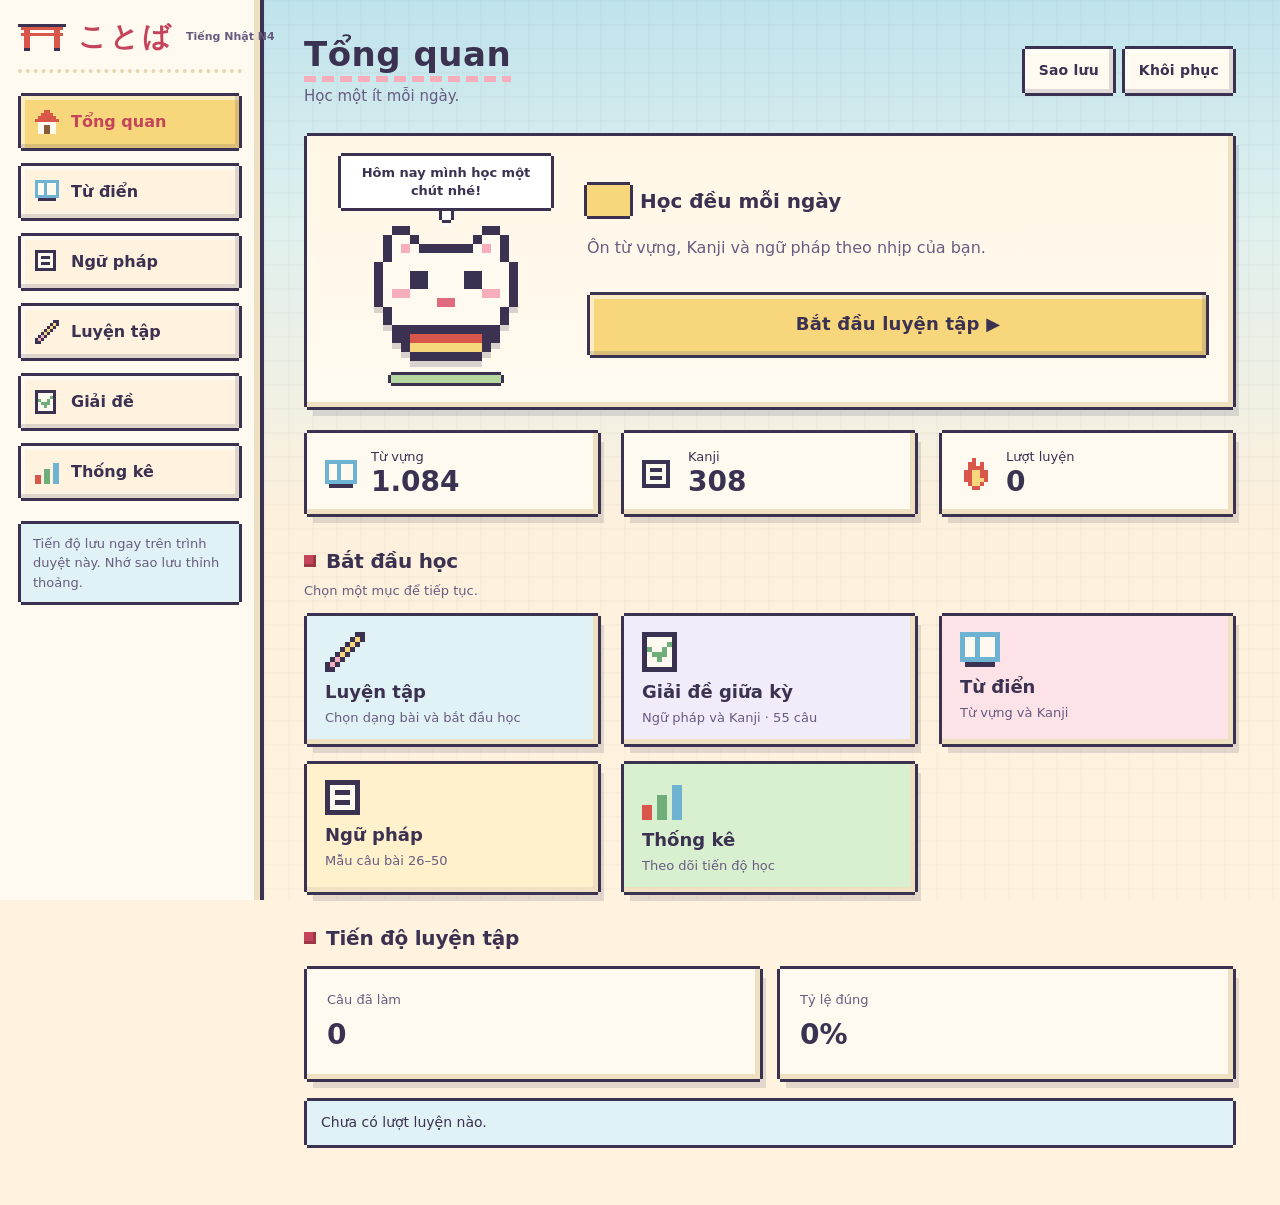
==== index.html @ bdcf6c79 "Polish pixel theme spacing and refresh cache" ====
<!doctype html>
<html lang="vi">
<head>
<meta charset="utf-8"><meta name="viewport" content="width=device-width,initial-scale=1,viewport-fit=cover">
<meta name="theme-color" content="#f4efe6"><meta name="description" content="Tự học tiếng Nhật N4: từ vựng, Kanji, ngữ pháp, luyện nghe và trắc nghiệm.">
<title>ことば — Học tiếng Nhật N4</title>
<link rel="stylesheet" href="./assets/styles.css?v=pixel-20261101b"></head>
<body><div class="app">
<aside class="side"><div class="brand"><b>ことば</b><small>Tiếng Nhật N4</small></div>
<nav class="nav" id="sideNav">
<button class="active" data-page="home">Tổng quan</button><button data-page="dictionary">Từ điển</button><button data-page="grammar">Ngữ pháp</button><button data-page="practice">Luyện tập</button><button data-page="exam">Giải đề</button><button data-page="stats">Thống kê</button>
</nav><p class="side-note">Tiến độ lưu ngay trên trình duyệt này. Nhớ sao lưu thỉnh thoảng.</p></aside>
<main class="main"><header class="top"><div><h1 id="pageTitle">Tổng quan</h1><p id="pageDesc">Học một ít mỗi ngày.</p></div><div class="top-actions"><button class="btn" id="exportBtn">Sao lưu</button><button class="btn" id="importBtn">Khôi phục</button><input id="importFile" type="file" accept="application/json" hidden></div></header>
<div id="pageMount"></div>









</main></div><nav class="mobile-nav" id="mobileNav"><button class="active" data-page="home">Tổng quan</button><button data-page="dictionary">Từ điển</button><button data-page="practice">Luyện tập</button><button data-page="exam">Giải đề</button></nav>

<div id="modalRoot"></div>
<script type="module" src="./assets/app.js?v=pixel-20261101b"></script></body></html>
---- assets/styles.css ----
:root{--bg:#f4efe6;--paper:#fbf8f2;--ink:#2b2622;--muted:#7a7066;--line:#d9d0c1;--accent:#a8402f;--accent-soft:#efe0d8;--green:#4b6b3a;--green-soft:#e3ead9;--red:#a8402f;--red-soft:#f3dcd6}
*{box-sizing:border-box}
body{margin:0;background:var(--bg);color:var(--ink);font:16px/1.6 "Noto Sans JP","Hiragino Sans","Yu Gothic","Segoe UI",system-ui,sans-serif}
button,input,select{font:inherit;color:inherit}button{cursor:pointer}
:focus-visible{outline:2px solid var(--accent);outline-offset:2px}
.app{min-height:100vh;display:grid;grid-template-columns:200px 1fr}
.side{border-right:1px solid var(--line);padding:24px 18px;position:sticky;top:0;height:100vh;display:flex;flex-direction:column;gap:22px;background:var(--bg)}
.brand b{display:block;font-size:22px;font-family:"Noto Serif JP","Yu Mincho",serif;letter-spacing:2px}
.brand small{color:var(--muted);font-size:12px}
.nav{display:grid;gap:2px}
.nav button{border:0;background:none;text-align:left;padding:8px 10px;border-left:3px solid transparent;color:var(--muted)}
.nav button:hover{color:var(--ink)}
.nav button.active{border-left-color:var(--accent);color:var(--ink);font-weight:700;background:var(--paper)}
.side-note{margin-top:auto;font-size:12px;color:var(--muted)}
.main{min-width:0;padding:28px clamp(16px,4vw,44px) 60px;max-width:1000px;width:100%}
.top{display:flex;justify-content:space-between;align-items:flex-start;gap:16px;margin-bottom:22px;padding-bottom:14px;border-bottom:1px solid var(--line)}
.top h1{font-size:26px;margin:0;font-family:"Noto Serif JP","Yu Mincho",serif;font-weight:700}
.top p{color:var(--muted);margin:2px 0 0;font-size:14px}
.top-actions{display:flex;gap:6px;flex-wrap:wrap}
.btn{border:1px solid var(--ink);background:transparent;padding:7px 14px;border-radius:3px}
.btn:hover{background:var(--paper)}
.btn.primary{background:var(--ink);color:var(--bg)}
.btn.primary:hover{background:#443c35}
.btn.soft{border-color:var(--line);background:var(--paper)}
.btn.small{padding:3px 10px;font-size:13px}
.btn:disabled{opacity:.4;cursor:not-allowed}
.page{display:none}.page.active{display:block}
.card{background:var(--paper);border:1px solid var(--line);padding:18px;min-width:0}
.grid{display:grid;gap:14px}
.stats-grid{grid-template-columns:repeat(4,1fr);margin:16px 0}
.stat small{color:var(--muted);display:block;font-size:13px}
.stat strong{display:block;font-size:28px;font-family:"Noto Serif JP",serif;font-weight:600}
.section-head{display:flex;justify-content:space-between;align-items:flex-end;gap:12px;margin:22px 0 10px}
.section-head h2{font-size:18px;margin:0}.section-head p{font-size:13px;color:var(--muted);margin:2px 0 0}
.quick-grid{grid-template-columns:repeat(2,1fr)}
.quick{text-align:left;border:1px solid var(--line);background:var(--paper);padding:14px 16px}
.quick:hover{border-color:var(--ink)}
.quick b{display:block}.quick small{color:var(--muted);font-size:13px}
.toolbar{display:flex;gap:8px;flex-wrap:wrap;margin:12px 0}
.field{border:1px solid var(--line);background:var(--paper);padding:7px 10px;border-radius:3px;min-width:0}
.field.search{flex:1;min-width:180px}
.list{display:grid;gap:0;border-top:1px solid var(--line)}
.item{display:flex;align-items:center;gap:12px;padding:11px 4px;border-bottom:1px solid var(--line)}
.item-main{min-width:0;flex:1}
.item-main b{font-size:17px}.item-main p{margin:2px 0 0}
.meta{font-size:13px;color:var(--muted)}
.empty{padding:24px;text-align:center;color:var(--muted);border:1px dashed var(--line)}
.pill{font-size:13px;color:var(--muted);border:1px solid var(--line);padding:1px 8px;border-radius:2px}
.progress{height:4px;background:var(--line)}.progress>i{display:block;height:100%;background:var(--accent)}
.center{text-align:center}
.quiz-box{max-width:680px;margin:14px auto}
.quiz-prompt{font-size:clamp(22px,5vw,34px);font-weight:600;text-align:center;padding:30px 10px;font-family:"Noto Serif JP","Yu Mincho",serif}
.options{display:grid;grid-template-columns:1fr 1fr;gap:8px}
.option{padding:12px 14px;border:1px solid var(--line);background:var(--bg);text-align:left;border-radius:3px}
.option:hover:not(:disabled){border-color:var(--ink)}
.option.correct{border-color:var(--green);background:var(--green-soft)}
.option.wrong{border-color:var(--red);background:var(--red-soft)}
.feedback{padding:12px 14px;border-left:3px solid var(--accent);background:var(--bg);margin-top:12px}
.grammar-toolbar{display:grid;grid-template-columns:minmax(0,1fr) 180px;gap:10px;margin:12px 0 4px}
.grammar-count{margin:5px 0 14px}
.grammar-lesson{margin:16px 0 26px}
.grammar-lesson-title{display:flex;align-items:center;gap:10px;margin:0 0 10px;font-size:18px}
.grammar-lesson-title span{color:var(--muted);font-size:12px;font-weight:500}
.grammar-lesson-cards{display:grid;gap:12px}
.grammar-card{padding:18px 20px;margin:0}
.grammar-card h3{margin:2px 0 14px;font-size:20px}
.grammar-card-meta{display:flex;gap:9px;color:var(--muted);font-size:11px;font-weight:700;letter-spacing:.06em}
.grammar-card-meta span{border-left:1px solid var(--line);padding-left:9px}
.grammar-main-idea{padding:11px 14px;border-left:3px solid var(--accent);background:var(--paper);border-radius:0 10px 10px 0}
.grammar-main-idea b{font-size:12px;color:var(--accent)}
.grammar-main-idea p{margin:3px 0 0}
.grammar-block{margin-top:14px}
.grammar-block h4{font-size:13px;margin:0 0 7px;color:var(--muted)}
.grammar-patterns{display:grid;gap:6px}
.grammar-pattern{padding:8px 11px;border-radius:8px;background:var(--bg);color:var(--accent);font-size:16px}
.grammar-usage{margin:0;padding-left:21px}
.grammar-usage li+li{margin-top:5px}
.grammar-examples{display:grid;gap:7px}
.grammar-example{padding:10px 12px;border-radius:9px;background:var(--paper)}
.grammar-example .jp{font-size:17px;line-height:1.8}
.grammar-translation{color:var(--muted);font-size:13px;margin-top:2px}
.grammar-details{margin-top:13px;padding-top:10px;border-top:1px solid var(--line);font-size:13px}
.grammar-details summary{cursor:pointer;color:var(--muted)}
.grammar-details ul{padding-left:20px}
.sr-only{position:absolute;width:1px;height:1px;padding:0;margin:-1px;overflow:hidden;clip:rect(0,0,0,0);white-space:nowrap;border:0}
@media(max-width:680px){.grammar-toolbar{grid-template-columns:1fr}.grammar-card{padding:15px}.grammar-card h3{font-size:18px}.grammar-pattern{font-size:15px}}
.notice{padding:10px 14px;border-left:3px solid var(--muted);background:var(--paper);color:var(--muted);font-size:14px;margin:12px 0}
.two{grid-template-columns:1.2fr .8fr}
.bar-row{display:grid;grid-template-columns:60px 1fr 40px;gap:10px;align-items:center;margin:10px 0;font-size:13px}
.bar{height:6px;background:var(--line)}.bar i{display:block;height:100%;background:var(--accent)}
.timer{font-variant-numeric:tabular-nums;color:var(--muted)}
.hidden{display:none!important}.multi-checks{border:1px solid var(--line);background:var(--bg);padding:8px;display:grid;grid-template-columns:repeat(2,minmax(0,1fr));gap:6px;margin-top:6pxmax-height:none;overflow:visible;}.multi-checks label{display:flex;align-items:center;gap:6px;font-size:13px;padding:3px}.multi-checks .check-actions{grid-column:1/-1;display:flex;gap:8px;flex-wrap:wrap;border-bottom:1px solid var(--line);padding-bottom:6px;margin-bottom:2px}.dict-pick{width:18px;height:18px;accent-color:var(--accent);flex:none}@media(max-width:680px){.multi-checks{grid-template-columns:1fr 1fr}}
.mobile-nav{display:none}
/* flashcard overlay */
.overlay{position:fixed;inset:0;z-index:50;background:var(--bg);display:flex;flex-direction:column;align-items:center;padding:20px 16px;overflow:auto}
.overlay-head{width:100%;max-width:560px;display:flex;justify-content:space-between;align-items:center;margin-bottom:12px}
.flash{width:100%;max-width:560px;min-height:300px;flex:0 0 auto;display:grid;place-items:center;text-align:center;padding:26px;cursor:pointer;border:1px solid var(--ink);background:var(--paper);box-shadow:5px 5px 0 var(--line)}
.flash .big{font-size:clamp(40px,10vw,64px);line-height:1.3;font-family:"Noto Serif JP","Yu Mincho",serif}
.flash .meaning{font-size:20px;margin-top:14px}
.flash-actions{display:flex;justify-content:center;gap:8px;flex-wrap:wrap;margin-top:18px}
.flash-wrap{max-width:560px;margin:14px auto}
.modal-bg{position:fixed;inset:0;background:rgba(43,38,34,.45);z-index:100;display:grid;place-items:center;padding:16px}
.modal{background:var(--paper);border:1px solid var(--ink);padding:20px;max-width:380px;width:100%}
.modal p{margin:0 0 16px}.modal .row{display:flex;gap:8px;justify-content:flex-end}
.toast{position:fixed;left:50%;bottom:28px;transform:translateX(-50%);background:var(--ink);color:var(--bg);padding:9px 16px;z-index:120;max-width:90vw;font-size:14px}
@media(max-width:860px){.stats-grid{grid-template-columns:repeat(2,1fr)}}
@media(max-width:680px){.app{display:block}.side{display:none}.main{padding:18px 14px 84px}.top{flex-direction:column}.options{grid-template-columns:1fr}.two{grid-template-columns:1fr}.quick-grid{grid-template-columns:1fr}
.mobile-nav{position:fixed;bottom:0;left:0;right:0;z-index:10;background:var(--bg);border-top:1px solid var(--line);display:flex;justify-content:space-around;padding:6px 2px calc(6px + env(safe-area-inset-bottom))}
.mobile-nav button{border:0;background:none;color:var(--muted);font-size:13px;padding:6px 8px}.mobile-nav button.active{color:var(--accent);font-weight:700}}
.bar-row{gap:10px}.bar-row span{min-width:72px}.bar-row b{min-width:34px;text-align:right}.stat strong{font-variant-numeric:tabular-nums}#quizRetryWrong{margin:6px 4px}\n.multi-checks{max-height:none!important;overflow:visible!important;scrollbar-width:none}.multi-checks::-webkit-scrollbar{display:none}\n
/* Exam mode */
.exam-hero{background:linear-gradient(135deg,var(--paper),var(--accent-soft));border:1px solid var(--line);padding:20px;margin:14px 0}
.exam-hero h2{margin:0 0 6px}.exam-meta{display:flex;gap:8px;flex-wrap:wrap;margin:10px 0}
.exam-section-tag{display:inline-block;border:1px solid var(--line);padding:3px 9px;border-radius:999px;font-size:12px;color:var(--muted)}
.exam-question{padding:18px;margin:12px 0}.exam-question h3{font-size:16px;margin:0 0 8px;color:var(--muted)}
.exam-question .exam-prompt{font-size:20px;white-space:pre-line;margin:12px 0 18px;line-height:1.8}
.exam-question .options{grid-template-columns:1fr 1fr}
.exam-question .option{min-height:48px}
.exam-question .option:focus-visible{outline-offset:2px}
.exam-progress-head{display:flex;justify-content:space-between;gap:12px;align-items:center;flex-wrap:wrap}
.exam-result-score{font-size:clamp(30px,6vw,44px);font-family:"Noto Serif JP",serif;color:var(--accent)}
.exam-review-row{padding:12px 0;border-bottom:1px solid var(--line)}
.exam-review-row .correct-answer{color:var(--green)}
@media(max-width:680px){.exam-question .options{grid-template-columns:1fr}.exam-question{padding:14px}.exam-question .exam-prompt{font-size:18px}.exam-hero{padding:16px}}

.quiz-select-panel{border:1px solid var(--line);border-radius:12px;background:var(--surface);padding:14px;margin:12px 0}
.quiz-select-head{margin-bottom:12px}.quiz-select-head p{margin:5px 0 0}
.quiz-choice-group{border-top:1px solid var(--line);padding-top:12px;margin-top:10px}
.quiz-group-head{display:flex;align-items:center;justify-content:space-between;gap:10px;margin-bottom:8px}
.multi-checks{display:flex;flex-wrap:wrap;gap:7px}
.multi-checks label{display:flex;align-items:center;gap:7px;border:1px solid var(--line);border-radius:10px;padding:9px 11px;background:var(--bg);cursor:pointer;min-width:88px}
.multi-checks label:has(input:checked){background:var(--soft);border-color:var(--accent)}
.multi-checks input{accent-color:var(--accent);width:16px;height:16px}
.quiz-choice-group .meta{margin:7px 0 0}

/* Minimal, responsive refresh */
:root{--bg:#f7f8fa;--paper:#fff;--ink:#17212b;--muted:#596675;--line:#d8dee6;--accent:#315f9f;--accent-soft:#e8f0fb;--green:#28633d;--green-soft:#e6f4ea;--red:#a13636;--red-soft:#fbeaea;--surface:#fff;--soft:#edf3fb}
body{line-height:1.65;-webkit-text-size-adjust:100%}
.app{grid-template-columns:248px minmax(0,1fr)}
.side{padding:28px 20px;background:#fff}
.brand b{letter-spacing:1px}
.nav{gap:5px}.nav button{min-height:46px;padding:10px 14px;border-left:0;border-radius:10px}.nav button.active{background:#edf3fb;color:var(--accent)}
.main{max-width:1160px;padding-top:32px}
.top{align-items:center;padding-bottom:20px;margin-bottom:28px}.top h1{font-family:inherit;font-size:clamp(24px,3vw,32px);letter-spacing:-.02em}.top p{font-size:15px}
.btn,.field{min-height:44px;border-radius:10px;padding:9px 14px}.btn{border-color:var(--line);background:#fff;font-weight:600;transition:background-color .15s,border-color .15s,transform .15s}.btn:hover:not(:disabled){background:#f1f5f9;border-color:#9aa9ba}.btn.primary{background:var(--accent);border-color:var(--accent);color:#fff}.btn.primary:hover:not(:disabled){background:#244b80}.btn.soft{background:var(--accent-soft);border-color:transparent}.btn.small{min-height:40px;padding:7px 12px}
.card{border-color:var(--line);border-radius:14px;padding:20px;box-shadow:0 2px 8px rgba(20,35,50,.035)}
.quick{border-radius:12px;padding:18px;min-height:92px;background:#fff}.quick:hover{border-color:var(--accent);background:#f8fbff}
.stat strong{font-family:inherit;color:var(--ink)}.section-head{margin-top:28px}.section-head h2{font-size:20px;letter-spacing:-.01em}
.field{background:#fff}.field:focus-visible,.btn:focus-visible,.quick:focus-visible,.option:focus-visible,.nav button:focus-visible,.mobile-nav button:focus-visible{outline:3px solid #6c9ce0;outline-offset:2px}
.item{padding:14px 8px}.option{min-height:52px;border-radius:10px;background:#fff;padding:14px 16px}.option:hover:not(:disabled){border-color:var(--accent);background:#f8fbff}
.quiz-prompt{padding:32px 12px}.exam-hero{border-radius:16px;background:linear-gradient(135deg,#fff,#f0f5fc);padding:26px}.exam-section-tag,.pill{border-radius:999px;padding:4px 10px}.exam-question{border-radius:14px}.exam-question .exam-prompt{line-height:1.9}
.progress,.bar{border-radius:999px;overflow:hidden}.progress{height:7px}.progress>i{border-radius:inherit}
.notice,.feedback{border-radius:0 10px 10px 0}
.toolbar{gap:10px}.toolbar .search{min-height:48px}
.mobile-nav{gap:4px;padding:8px 8px calc(8px + env(safe-area-inset-bottom));background:rgba(255,255,255,.97);backdrop-filter:blur(12px);box-shadow:0 -4px 18px rgba(20,35,50,.08)}
.mobile-nav button{flex:1;min-height:48px;border-radius:10px;font-weight:600}.mobile-nav button.active{background:var(--accent-soft);color:var(--accent)}
@media(max-width:860px){.app{grid-template-columns:210px minmax(0,1fr)}.side{padding:22px 14px}.main{padding-left:24px;padding-right:24px}}
@media(max-width:680px){.app{display:block}.main{padding:16px 16px calc(100px + env(safe-area-inset-bottom))}.top{gap:14px;margin-bottom:22px;padding-bottom:16px}.top-actions{width:100%}.top-actions .btn{flex:1}.stats-grid{gap:10px}.stat.card{padding:14px}.stat strong{font-size:25px}.section-head{margin:24px 0 12px;align-items:flex-start}.card{padding:16px}.quick-grid{grid-template-columns:1fr}.quick{min-height:76px}.toolbar{align-items:stretch}.toolbar .field,.toolbar select{flex:1 1 140px}.field.search{min-width:100%}.options{grid-template-columns:1fr}.quiz-box{margin:10px auto}.quiz-prompt{padding:24px 8px}.quiz-select-panel{padding:12px;border-radius:12px}.quiz-group-head{align-items:flex-start;flex-direction:column}.multi-checks{gap:6px}.multi-checks label{min-width:0;flex:1 1 100px;padding:10px}.exam-hero{padding:18px}.exam-meta{gap:6px}.exam-question{padding:14px}.bar-row{grid-template-columns:58px minmax(40px,1fr) 36px}.mobile-nav{left:0;right:0}}
@media(max-width:380px){.main{padding-left:12px;padding-right:12px}.mobile-nav button{font-size:12px;padding-left:3px;padding-right:3px}.stats-grid{gap:8px}.stat.card{padding:12px}.stat strong{font-size:22px}}
@media(prefers-reduced-motion:reduce){*,*::before,*::after{scroll-behavior:auto!important;transition:none!important}}

.activity-picker{display:grid;grid-template-columns:repeat(2,minmax(0,1fr));gap:9px;margin-top:8px}
.activity-choice{min-height:66px;padding:10px 13px;text-align:left;border:1px solid var(--line);border-radius:12px;background:var(--paper);display:flex;flex-direction:column;justify-content:center;gap:2px;transition:background .15s,border-color .15s}
.activity-choice b{font-size:14px}.activity-choice small{color:var(--muted);font-size:12px;line-height:1.4}
.activity-choice:hover{border-color:var(--accent)}.activity-choice[aria-pressed="true"]{background:var(--accent-soft);border-color:var(--accent);color:var(--accent);box-shadow:inset 0 0 0 1px var(--accent)}
.activity-choice:focus-visible{outline:3px solid #6c9ce0;outline-offset:2px}
body.exam-focus .main{width:100%;max-width:1160px;margin:0;padding:20px clamp(16px,4vw,44px) 40px}
body.exam-focus #page-exam{display:block}
body.exam-focus #page-exam .exam-hero,body.exam-focus #examSetup{display:none!important}
body.exam-focus .exam-progress-head{position:sticky;top:0;z-index:8;background:var(--paper);box-shadow:0 4px 16px rgba(20,35,50,.08)}
body.exam-focus .exam-question{margin-top:16px;min-height:55vh;padding:clamp(18px,4vw,36px)}
body.exam-focus .exam-prompt{font-size:clamp(22px,4vw,30px);margin:24px 0}
@media(max-width:680px){.activity-picker{grid-template-columns:1fr}.activity-choice{min-height:58px}body.exam-focus .main{padding:10px 12px 100px}body.exam-focus .exam-question{min-height:60vh}body.exam-focus .exam-progress-head{padding:12px}}

.practice-step{padding:18px 0;border-bottom:1px solid var(--line)}
.practice-step-last{border-bottom:0;padding-bottom:0}
.practice-step-title{display:flex;align-items:center;gap:12px;margin-bottom:14px}
.practice-step-title>span{display:grid;place-items:center;flex:0 0 32px;height:32px;border-radius:50%;background:var(--accent-soft);color:var(--accent);font-weight:800}
.practice-step-title b,.practice-step-title small{display:block}
.practice-step-title small{margin-top:3px;color:var(--muted);font-size:12px}
.practice-content-choice{margin-top:16px}
.quiz-availability{display:flex;flex-direction:column;gap:4px;margin:14px 0;padding:12px 14px;border:1px solid var(--line);border-radius:12px;background:var(--paper)}
.quiz-availability b{color:var(--accent);font-size:16px}
.quiz-availability span{color:var(--muted);font-size:13px}
#quizStart:disabled{opacity:.55;cursor:not-allowed}
.activity-picker{grid-template-columns:repeat(4,minmax(0,1fr));gap:8px}
.activity-choice{min-height:58px;padding:9px 10px;text-align:center;align-items:center}
.setting-button-group{display:flex;flex-wrap:wrap;gap:7px;margin-top:8px}
.setting-choice{flex:1 1 auto;min-width:82px;min-height:44px;padding:8px 12px;border:1px solid var(--line);border-radius:10px;background:var(--paper);font-weight:600}
.setting-choice:hover{border-color:var(--accent);background:#f8fbff}
.setting-choice[aria-pressed="true"]{background:var(--accent-soft);border-color:var(--accent);color:var(--accent);box-shadow:inset 0 0 0 1px var(--accent)}
.setting-choice:focus-visible{outline:3px solid #6c9ce0;outline-offset:2px}
.count-button-group .setting-choice{min-width:54px}
@media(max-width:900px){.activity-picker{grid-template-columns:repeat(2,minmax(0,1fr))}}
@media(max-width:680px){#quizSetup>.grid.two{grid-template-columns:1fr}.activity-picker{grid-template-columns:repeat(2,minmax(0,1fr))}.activity-choice{min-height:60px}.setting-button-group{gap:6px}.setting-choice{min-width:60px;padding:8px 9px}}

/* Details that were present in the reference layout but absent from the split pages. */
.brand{display:grid;grid-template-columns:36px minmax(0,1fr);grid-template-rows:auto auto;align-items:center;column-gap:10px}
.brand>.spr{grid-column:1;grid-row:1/3}
.brand b{grid-column:2;grid-row:1;white-space:nowrap;font-family:var(--font);font-size:26px;letter-spacing:2px;color:var(--accent)}
.brand small{grid-column:2;grid-row:2;white-space:nowrap;font-weight:700;font-size:11px}
.nav button .spr{width:24px;height:24px}
.mobile-nav button .spr{width:24px;height:24px}
.quick .spr{display:block;margin-bottom:8px}
.rank-line{display:flex;align-items:center;gap:10px;margin-bottom:10px}
.rank-line .lv{background:var(--sun);padding:3px 9px;font-weight:800;box-shadow:var(--pxb)}
.hero-body>p{color:var(--muted)}
.today{padding:12px 14px;background:var(--sky-soft);box-shadow:var(--pxb);font-weight:600}

/* ===== KOTOBA · PIXEL JAPAN THEME (8-bit, chữ KHÔNG pixel hóa) ===== */
:root{
  --ink:#3b3150;--bg:#fff3e0;--paper:#fffaf0;--surface:#fffaf0;--shade:#efe0c2;
  --line:#e6d6b6;--muted:#675c80;
  --accent:#c4455b;--accent-soft:#fde2e7;
  --pink:#f6aebd;--pink-d:#ec8aa0;--sky:#a9d8e6;--sky-soft:#e1f2f6;--soft:#e1f2f6;
  --matcha:#b4d8a0;--sun:#f8d67c;--sun-d:#e9b94e;
  --green:#2b7a47;--green-soft:#d8f0d0;--red:#b3324a;--red-soft:#fcdadf;
  --font:"M PLUS Rounded 1c","Hiragino Maru Gothic ProN","Noto Sans JP","Hiragino Sans","Yu Gothic","Be Vietnam Pro","Segoe UI",system-ui,sans-serif;
  --bevel:inset -4px -4px 0 0 rgba(59,49,80,.16),inset 4px 4px 0 0 rgba(255,255,255,.55);
  --pxb:-3px 0 0 0 var(--ink),3px 0 0 0 var(--ink),0 -3px 0 0 var(--ink),0 3px 0 0 var(--ink);
}
html{background:var(--bg);-webkit-tap-highlight-color:transparent}
body{font-family:var(--font);font-size:16px;line-height:1.7;color:var(--ink);background:transparent;touch-action:manipulation;text-rendering:optimizeLegibility;-webkit-font-smoothing:antialiased}
button,input,select{font-family:var(--font)}
.jp,.quiz-prompt,.flash .big,.exam-prompt{font-family:var(--font)!important}
body::before{content:"";position:fixed;inset:0;z-index:-2;background:
  linear-gradient(180deg,#bfe3ec 0,#dff0ee 220px,#fdf0dc 520px,var(--bg) 100%)}
body::after{content:"";position:fixed;inset:0;z-index:-1;pointer-events:none;opacity:.5;
  background-image:linear-gradient(rgba(59,49,80,.05) 2px,transparent 2px),linear-gradient(90deg,rgba(59,49,80,.05) 2px,transparent 2px);background-size:24px 24px}
.app{position:relative;z-index:1;grid-template-columns:260px minmax(0,1fr)}

/* ---------- Mây & cánh hoa anh đào ---------- */
.cloud{position:fixed;z-index:-1;pointer-events:none;--u:8px;width:var(--u);height:var(--u);background:#fff;opacity:.9;
  box-shadow:calc(var(--u)*1) 0 #fff,calc(var(--u)*2) 0 #fff,calc(var(--u)*3) 0 #fff,calc(var(--u)*4) 0 #fff,calc(var(--u)*5) 0 #fff,
  calc(var(--u)*-1) 0 #fff,calc(var(--u)*1) calc(var(--u)*-1) #fff,calc(var(--u)*2) calc(var(--u)*-1) #fff,calc(var(--u)*3) calc(var(--u)*-1) #fff,
  calc(var(--u)*2) calc(var(--u)*-2) #fff,calc(var(--u)*1) calc(var(--u)) #dcecf0,calc(var(--u)*3) calc(var(--u)) #dcecf0;
  animation:drift 90s linear infinite}
.cloud.c2{--u:6px;top:150px!important;animation-duration:130s;animation-delay:-50s;opacity:.7}
.cloud.c3{--u:10px;top:70px!important;animation-duration:170s;animation-delay:-110s;opacity:.8}
@keyframes drift{from{transform:translateX(-160px)}to{transform:translateX(calc(100vw + 160px))}}
.petal{position:fixed;top:-24px;z-index:0;pointer-events:none;width:10px;height:10px;background:var(--pink);
  box-shadow:inset -3px -3px 0 var(--pink-d),inset 3px 3px 0 #fcd3dc;animation:fall linear infinite}
@keyframes fall{0%{transform:translate3d(0,-24px,0) rotate(0)}100%{transform:translate3d(var(--dx,60px),calc(100vh + 30px),0) rotate(540deg)}}

/* ---------- Sprite ---------- */
.spr{display:inline-block;line-height:0;flex:none}
.spr svg{display:block;image-rendering:pixelated}
.eye{transform-box:fill-box;transform-origin:center;animation:blink 4.5s steps(1) infinite}
@keyframes blink{0%,93%{transform:scaleY(1)}94%,97%{transform:scaleY(.12)}98%,100%{transform:scaleY(1)}}

/* ---------- Khung pixel dùng chung ---------- */
.card,.hero,.tile,.menu-tile,.exam-hero,.quiz-select-panel,.modal,.flash,.notice,.exam-question,.empty{
  border:0!important;border-radius:0!important;margin-left:3px;margin-right:3px;
  box-shadow:var(--pxb),inset -5px -5px 0 0 var(--shade),6px 9px 0 0 rgba(59,49,80,.14)!important}
.card{background:var(--paper);padding:20px}
.card.quiz-box{margin:18px auto}
.notice{background:var(--sun);color:var(--ink);border-left:0}
.empty{background:var(--paper);color:var(--muted);box-shadow:var(--pxb),inset -5px -5px 0 0 var(--shade)!important}

/* ---------- Nút ---------- */
.btn,.quick,.option,.activity-choice,.setting-choice,.multi-checks label,.field,.mobile-nav button,.nav button{
  -webkit-appearance:none;appearance:none;border:0;border-radius:0}
.btn{min-height:48px;padding:10px 18px;background:var(--paper);color:var(--ink);font-weight:800;letter-spacing:.2px;margin:3px;
  box-shadow:var(--pxb),var(--bevel);transition:transform .08s steps(2),background .1s;user-select:none}
.btn:hover:not(:disabled){background:#fff;transform:translateY(-2px)}
.btn:active:not(:disabled){transform:translateY(3px);box-shadow:var(--pxb),inset 4px 4px 0 0 rgba(59,49,80,.18)}
.btn.primary{background:var(--pink);color:var(--ink)}
.btn.primary:hover:not(:disabled){background:#f9bfcb;color:var(--ink)}
.btn.soft{background:var(--sky-soft)}
.btn.small{min-height:44px;min-width:64px;padding:6px 14px;font-size:14px}
.btn:disabled{opacity:.45;box-shadow:var(--pxb);background:var(--shade)}
.btn.big{min-height:60px;font-size:18px;padding:14px 22px;width:100%;background:var(--sun)}
.btn.big:hover:not(:disabled){background:#fbe19a}
.btn.big .arrow{display:inline-block;animation:nudge .8s steps(2) infinite}
@keyframes nudge{50%{transform:translateX(5px)}}
[data-speak]::before{content:"♪ "}
:focus-visible{outline:4px solid #5aa2cc!important;outline-offset:3px!important}

/* ---------- Ô nhập, chọn ---------- */
.field{min-height:48px;padding:10px 14px;font-size:16px;background:#fff;color:var(--ink);margin:3px;box-shadow:var(--pxb),inset 4px 4px 0 0 rgba(59,49,80,.08)}
.field.search{min-width:160px}
select.field{padding-right:42px;background-repeat:no-repeat;background-position:right 14px center;background-size:16px 8px;
  background-image:url("data:image/svg+xml,%3Csvg xmlns='http://www.w3.org/2000/svg' viewBox='0 0 8 4' shape-rendering='crispEdges'%3E%3Cpath fill='%233b3150' d='M0 0h8v1H0zM1 1h6v1H1zM2 2h4v1H2zM3 3h2v1H3z'/%3E%3C/svg%3E")}
input[type=checkbox]{-webkit-appearance:none;appearance:none;flex:none;width:24px!important;height:24px!important;margin:0;background:#fff;box-shadow:var(--pxb);cursor:pointer;background-repeat:no-repeat;background-position:center;background-size:18px 18px}
input[type=checkbox]:checked{background-color:var(--pink);
  background-image:url("data:image/svg+xml,%3Csvg xmlns='http://www.w3.org/2000/svg' viewBox='0 0 7 7' shape-rendering='crispEdges'%3E%3Cpath fill='%233b3150' d='M0 3h1v1H0zM1 4h1v1H1zM2 5h1v1H2zM3 4h1v1H3zM4 3h1v1H4zM5 2h1v1H5zM6 1h1v1H6zM1 3h1v1H1zM2 4h1v1H2z'/%3E%3C/svg%3E")}

/* ---------- Thanh bên (desktop) ---------- */
.side{background:var(--paper);border-right:0;padding:22px 18px;box-shadow:4px 0 0 0 var(--ink),inset -6px 0 0 0 var(--shade);gap:20px}
.brand{display:flex;align-items:center;gap:12px;padding-bottom:16px;border-bottom:4px dotted var(--line)}
.brand b{font-family:var(--font);font-size:28px;letter-spacing:3px;font-weight:800;line-height:1.1;color:var(--accent)}
.brand small{color:var(--muted);font-weight:700}
.nav{gap:12px}
.nav button{display:flex;align-items:center;gap:12px;width:100%;min-height:52px;padding:8px 14px;margin:3px;width:calc(100% - 6px);background:var(--bg);color:var(--ink);font-weight:700;font-size:16px;text-align:left;
  box-shadow:var(--pxb),var(--bevel);transition:transform .08s steps(2)}
.nav button:hover{background:#fff;transform:translateX(4px)}
.nav button.active{background:var(--sun);font-weight:800;border-left:0}
.nav button.active .spr{animation:hop .6s steps(4) infinite}
.side-note{font-size:13px;line-height:1.5;padding:10px 12px;background:var(--sky-soft);box-shadow:var(--pxb);margin:3px}

/* ---------- Tiêu đề trang ---------- */
.main{max-width:1100px}
.top{border-bottom:0;padding-bottom:0;margin-bottom:26px;align-items:center}
.top h1{font-family:var(--font);font-weight:800;font-size:clamp(26px,3.4vw,34px);letter-spacing:.5px;display:inline-block;position:relative;padding-bottom:6px;line-height:1.3}
.top h1::after{content:"";position:absolute;left:0;right:0;bottom:0;height:6px;background:repeating-linear-gradient(90deg,var(--pink) 0 12px,transparent 12px 18px)}
.top p{color:var(--muted);font-weight:500}
.top-actions .btn{min-height:44px;font-size:14px;padding:6px 14px}
.page.active{animation:pageIn .45s steps(6,end)}
@keyframes pageIn{from{opacity:0;transform:translateY(14px)}to{opacity:1;transform:none}}
.section-head{margin:30px 0 14px}
.section-head h2{font-size:20px;font-weight:800;display:flex;align-items:center;gap:10px}
.section-head h2::before{content:"";width:12px;height:12px;background:var(--accent);box-shadow:inset -3px -3px 0 rgba(0,0,0,.2);flex:none}
.section-head p,.meta,.stat small{color:var(--muted);font-weight:500}

/* ---------- TRANG TỔNG QUAN ---------- */
.hero{display:grid;grid-template-columns:auto 1fr;gap:26px;align-items:center;padding:24px;background:linear-gradient(180deg,#fff7e6,var(--paper));overflow:visible}
.hero-mascot{position:relative;display:flex;flex-direction:column;align-items:center;gap:14px;min-width:230px;padding-top:66px}
.hero-mascot .mascot{animation:bob 1s steps(2,end) infinite;filter:drop-shadow(0 6px 0 rgba(59,49,80,.2))}
@keyframes bob{0%{transform:translateY(0)}50%{transform:translateY(-7px)}}
.bubble{position:absolute;top:-4px;left:50%;transform:translateX(-50%);width:max-content;max-width:210px;background:#fff;padding:8px 12px;font-size:13px;font-weight:700;line-height:1.4;text-align:center;box-shadow:var(--pxb);animation:bubble 2.4s steps(2) infinite}
.bubble::after{content:"";position:absolute;left:calc(50% - 4px);bottom:-12px;width:9px;height:9px;background:#fff;box-shadow:3px 0 0 var(--ink),-3px 0 0 var(--ink),0 3px 0 var(--ink),0 6px 0 -0px #fff}
@keyframes bubble{50%{transform:translateX(-50%) translateY(-3px)}}
.ground{width:110px;height:8px;background:var(--matcha);box-shadow:var(--pxb)}
.rank-line{display:flex;align-items:center;gap:10px;flex-wrap:wrap;margin-bottom:8px}
.lv{background:var(--ink);color:var(--sun);font-weight:800;padding:2px 10px;font-size:15px;letter-spacing:1px;box-shadow:inset -3px -3px 0 rgba(255,255,255,.14)}
.rank-line b{font-size:20px;font-weight:800}
.meter-label{display:flex;justify-content:space-between;font-size:13px;font-weight:700;color:var(--muted);margin:10px 0 4px}
.meter-label b{color:var(--ink)}
.hero .btn.big{margin:18px 3px 4px;width:calc(100% - 6px)}

/* Thanh tiến độ (đoạn pixel) */
.meter,.progress,.bar{position:relative;height:20px;background:repeating-linear-gradient(90deg,#fff 0 10px,#f0e6cf 10px 12px);box-shadow:var(--pxb);margin:3px;border-radius:0!important;overflow:hidden}
.progress{height:18px}.bar{height:14px}
.meter>i,.progress>i,.bar>i{display:block;height:100%;border-radius:0!important;transition:width .6s steps(10,end);
  background:linear-gradient(45deg,rgba(255,255,255,.35) 25%,transparent 25% 50%,rgba(255,255,255,.35) 50% 75%,transparent 75%) 0 0/16px 16px,var(--pink-d);animation:stripes .8s steps(4) infinite}
.meter.goal>i{background-color:var(--matcha)}
.meter.xp>i{background-color:var(--sun-d)}
.progress>i{background-color:var(--sky);background-image:linear-gradient(45deg,rgba(255,255,255,.4) 25%,transparent 25% 50%,rgba(255,255,255,.4) 50% 75%,transparent 75%)}
@keyframes stripes{to{background-position:16px 0,0 0}}

.tiles{display:grid;grid-template-columns:repeat(3,minmax(0,1fr));gap:20px;margin:26px 0 0}
.tile{display:flex;align-items:center;gap:14px;padding:16px 18px;background:var(--paper);animation:pop .5s steps(5,end) both}
.tile:nth-child(2){animation-delay:.08s}.tile:nth-child(3){animation-delay:.16s}
.tile small{display:block;font-size:13px;line-height:1.2}
.tile strong{display:block;font-size:28px;line-height:1.2;font-weight:800;font-variant-numeric:tabular-nums}
.glyph{width:32px;height:32px;display:grid;place-items:center;background:var(--accent-soft);box-shadow:var(--pxb);color:var(--accent);font-size:20px;font-weight:800;line-height:1;flex:none}
@keyframes pop{0%{transform:scale(.8);opacity:0}70%{transform:scale(1.05);opacity:1}100%{transform:none}}

.menu{display:grid;grid-template-columns:repeat(3,minmax(0,1fr));gap:20px}
.menu-tile{display:flex;flex-direction:column;align-items:flex-start;gap:6px;min-height:118px;padding:16px 18px;text-align:left;background:var(--paper);color:var(--ink);cursor:pointer;
  transition:transform .08s steps(2);animation:pop .5s steps(5,end) both}
.menu-tile:nth-child(1){animation-delay:.05s;background:var(--sky-soft)}
.menu-tile:nth-child(2){animation-delay:.1s;background:#f1ecfa}
.menu-tile:nth-child(3){animation-delay:.15s;background:var(--accent-soft)}
.menu-tile:nth-child(4){animation-delay:.2s;background:#fff1cc}
.menu-tile:nth-child(5){animation-delay:.25s;background:var(--green-soft)}
.menu-tile:nth-child(6){animation-delay:.3s}
.menu-tile:hover{transform:translateY(-4px)}
.menu-tile:active{transform:translateY(3px)}
.menu-tile b{font-size:18px;font-weight:800;line-height:1.3}
.menu-tile small{font-size:13px;color:var(--muted);font-weight:500;line-height:1.4}
.menu-tile .spr{margin-bottom:2px}
.menu-tile:hover .spr{animation:hop .5s steps(4)}
@keyframes hop{0%,100%{transform:translateY(0)}40%{transform:translateY(-8px)}}
.today{display:flex;align-items:center;gap:10px;padding:10px 14px;margin:22px 3px 0;background:var(--sky-soft);box-shadow:var(--pxb);font-size:14px;font-weight:500}

/* ---------- Danh sách từ điển / ngữ pháp ---------- */
.list{border-top:4px dotted var(--line)}
.item{padding:14px 6px;border-bottom:4px dotted var(--line);transition:background .1s}
.item:hover{background:rgba(248,214,124,.22)}
.item-main b{font-size:18px;font-weight:800}
.pill,.exam-section-tag,.tag-added{border:0!important;border-radius:0!important;background:var(--sun);color:var(--ink);font-weight:800;padding:2px 10px!important;box-shadow:var(--pxb);margin:3px}
.grammar-card h3{font-size:19px;font-weight:800}
.grammar-card .formula{background:var(--sky-soft);padding:10px 14px;margin:8px 3px;color:var(--accent);font-weight:700;box-shadow:var(--pxb)}
.gtable{border-collapse:separate;border-spacing:0}
.gtable th,.gtable td{border:0;border-bottom:3px dotted var(--line);padding:8px 10px}
.gtable th{background:var(--sun);color:var(--ink)}
.grammar-example{padding:8px 0;border-bottom:3px dotted var(--line)}
details{background:var(--bg);padding:10px 14px;box-shadow:var(--pxb);margin:12px 3px}
summary{cursor:pointer;font-weight:700;min-height:32px}

/* ---------- Luyện tập ---------- */
.quiz-select-panel{background:var(--paper);padding:16px}
.quiz-choice-group{border-top:4px dotted var(--line)}
.activity-picker{gap:14px;margin-top:10px}
.activity-choice{min-height:68px;padding:10px 12px;margin:3px;background:#fff;color:var(--ink);box-shadow:var(--pxb),var(--bevel);transition:transform .08s steps(2)}
.activity-choice b{font-weight:800;font-size:15px}
.activity-choice small{color:var(--muted)}
.activity-choice:hover{transform:translateY(-3px);border:0}
.activity-choice[aria-pressed=true],.setting-choice[aria-pressed=true]{background:var(--pink);color:var(--ink);box-shadow:var(--pxb),var(--bevel);border:0}
.activity-choice[aria-pressed=true] small{color:var(--ink)}
.setting-button-group{gap:12px}
.setting-choice{min-height:48px;margin:3px;background:#fff;font-weight:800;box-shadow:var(--pxb),var(--bevel);transition:transform .08s steps(2)}
.setting-choice:hover{background:#fff;border:0;transform:translateY(-2px)}
.multi-checks{gap:12px;background:transparent!important;border:0!important;padding:4px!important}
.multi-checks label{min-height:48px;margin:3px;padding:8px 12px;border-radius:0;background:#fff;box-shadow:var(--pxb);font-weight:700}
.multi-checks label:has(input:checked){background:var(--pink-soft,#fde2e7);border:0}
.quiz-prompt{font-weight:800;padding:26px 12px;background:var(--sky-soft);margin:16px 3px;box-shadow:var(--pxb);line-height:1.5}
.options{gap:16px}
.option{min-height:60px;padding:12px 16px;margin:3px;background:#fff;color:var(--ink);font-size:17px;font-weight:700;box-shadow:var(--pxb),var(--bevel);transition:transform .08s steps(2);text-align:left}
.option:hover:not(:disabled){background:#fff8e1;transform:translateY(-3px);border:0}
.option:active:not(:disabled){transform:translateY(3px)}
.option b{color:var(--accent)}
.option.correct{background:var(--matcha);border:0;animation:hop .45s steps(4)}
.option.correct::after{content:"　◎";font-weight:800}
.option.wrong{background:var(--red-soft);border:0;animation:shake .4s steps(4)}
.option.wrong::after{content:"　✕";font-weight:800;color:var(--red)}
.option:disabled{opacity:1;cursor:default}
@keyframes shake{25%{transform:translateX(-6px)}75%{transform:translateX(6px)}}
.feedback{background:var(--sky-soft);border-left:0;border-radius:0!important;margin:18px 3px 8px;padding:14px 16px;box-shadow:var(--pxb)}
.feedback:not(.hidden){animation:pop .4s steps(4,end)}
#orderAnswer{border:0!important;border-radius:0!important;background:#fff;box-shadow:var(--pxb),inset 4px 4px 0 rgba(59,49,80,.08);margin:3px 3px 18px!important;gap:12px!important}
#orderTiles{gap:12px!important}
.timer{font-weight:800;color:var(--ink);background:var(--sun);padding:2px 10px;box-shadow:var(--pxb);margin:3px}
.timer.warn{background:var(--red-soft);color:var(--red);animation:shake .6s steps(4) infinite}
.exam-result-score,#quizScore{font-family:var(--font)!important;font-weight:800;color:var(--accent);animation:pop .6s steps(6,end)}

/* ---------- Giải đề ---------- */
.exam-hero{background:linear-gradient(180deg,#fff7e6,var(--paper));padding:22px}
.exam-hero h2{font-size:24px;font-weight:800}
.exam-question{padding:20px}
.exam-question .exam-prompt{font-weight:700;line-height:1.9}
.exam-question .option{min-height:56px}
body.exam-focus .exam-progress-head{background:var(--paper);box-shadow:var(--pxb),0 8px 0 rgba(59,49,80,.12)!important;border:0}
.exam-review-row{border-bottom:4px dotted var(--line)}
.exam-review-row .correct-answer{color:var(--green);font-weight:800}
.bar-row{align-items:center}

/* ---------- Thẻ ghi nhớ, hộp thoại, toast ---------- */
.overlay{background:var(--bg)}
.flash{background:var(--paper);border:0}
.modal-bg{background:rgba(59,49,80,.55)}
.modal{padding:22px;background:var(--paper);animation:pop .35s steps(4,end)}
.modal .row{gap:12px;flex-wrap:wrap}
.toast{background:var(--ink)!important;color:#fff!important;border:0;border-radius:0;padding:12px 18px;font-weight:700;box-shadow:0 0 0 3px var(--pink),6px 8px 0 rgba(0,0,0,.25);animation:toastIn .35s steps(5,end);bottom:calc(96px + env(safe-area-inset-bottom))}
@keyframes toastIn{from{transform:translate(-50%,30px);opacity:0}to{transform:translate(-50%,0);opacity:1}}

/* ---------- Điều hướng dưới (điện thoại) ---------- */
@media(max-width:680px){
  .app{display:block}
  .main{padding:16px 14px calc(112px + env(safe-area-inset-bottom))}
  .top{flex-direction:column;align-items:stretch;gap:12px;margin-bottom:20px}
  .top-actions{display:grid;grid-template-columns:1fr 1fr;gap:10px;width:100%}
  .top-actions .btn{width:calc(100% - 6px);flex:none}
  .hero{grid-template-columns:1fr;padding:18px 16px;gap:8px}
  .hero-mascot{flex-direction:row;justify-content:center;align-items:flex-end;padding-top:56px;gap:16px}
  .bubble{left:50%;transform:translateX(-50%);max-width:88%;animation-name:bubbleM}
  @keyframes bubbleM{50%{transform:translateX(-50%) translateY(-3px)}}
  .bubble::after{left:calc(50% - 4px)}
  .ground{display:none}
  .tiles{grid-template-columns:1fr 1fr;gap:16px}
  .tiles .tile:last-child{grid-column:1/-1}
  .tile{padding:12px 12px;gap:10px}.tile strong{font-size:24px}
  .menu{grid-template-columns:1fr 1fr;gap:16px}
  .menu-tile{min-height:112px;padding:14px 12px}
  .menu-tile b{font-size:16px}
  .options,.exam-question .options{grid-template-columns:1fr;gap:14px}
  .option{min-height:62px;font-size:18px}
  .activity-picker{grid-template-columns:1fr 1fr;gap:12px}
  .activity-choice{min-height:68px}
  .btn{min-height:52px}
  .btn.small{min-height:48px;min-width:72px}
  .toolbar>.btn,.toolbar>.setting-choice{flex:1 1 140px}
  .field.search,select.field{flex:1 1 100%}
  .item{flex-wrap:nowrap;align-items:center;gap:10px}
  .card{padding:16px}
  .mobile-nav{display:grid;grid-template-columns:repeat(5,1fr);gap:6px;padding:12px 8px calc(10px + env(safe-area-inset-bottom));background:var(--paper);
    border-top:0;box-shadow:0 -4px 0 0 var(--ink),0 -8px 0 0 rgba(59,49,80,.1);backdrop-filter:none;z-index:60}
  .mobile-nav button{display:flex;flex-direction:column;align-items:center;justify-content:center;gap:3px;min-height:60px;padding:6px 0;margin:0;font-size:11.5px;letter-spacing:-.2px;white-space:nowrap;font-weight:800;color:var(--ink);background:var(--bg);box-shadow:var(--pxb),var(--bevel);transition:transform .08s steps(2);flex:none}
  .mobile-nav button:active{transform:translateY(3px)}
  .mobile-nav button.active{background:var(--sun);color:var(--ink)}
  .mobile-nav button.active .spr{animation:hop .6s steps(4) infinite}
  .mobile-nav .spr svg{width:26px;height:26px}
  .petal:nth-child(n+7){display:none}
  body.exam-focus .main{padding:10px 12px calc(112px + env(safe-area-inset-bottom))}
}
@media(min-width:681px) and (max-width:1000px){
  .app{grid-template-columns:220px minmax(0,1fr)}
  .tiles,.menu{grid-template-columns:repeat(2,minmax(0,1fr))}
  .tiles .tile:last-child{grid-column:1/-1}
}
@media(max-width:380px){
  .mobile-nav button{font-size:11px}
  .menu-tile small{display:none}
  .menu-tile{min-height:96px}
}
@media(prefers-reduced-motion:reduce){
  *,*::before,*::after{animation:none!important;transition:none!important}
  .petal,.cloud{display:none}
}
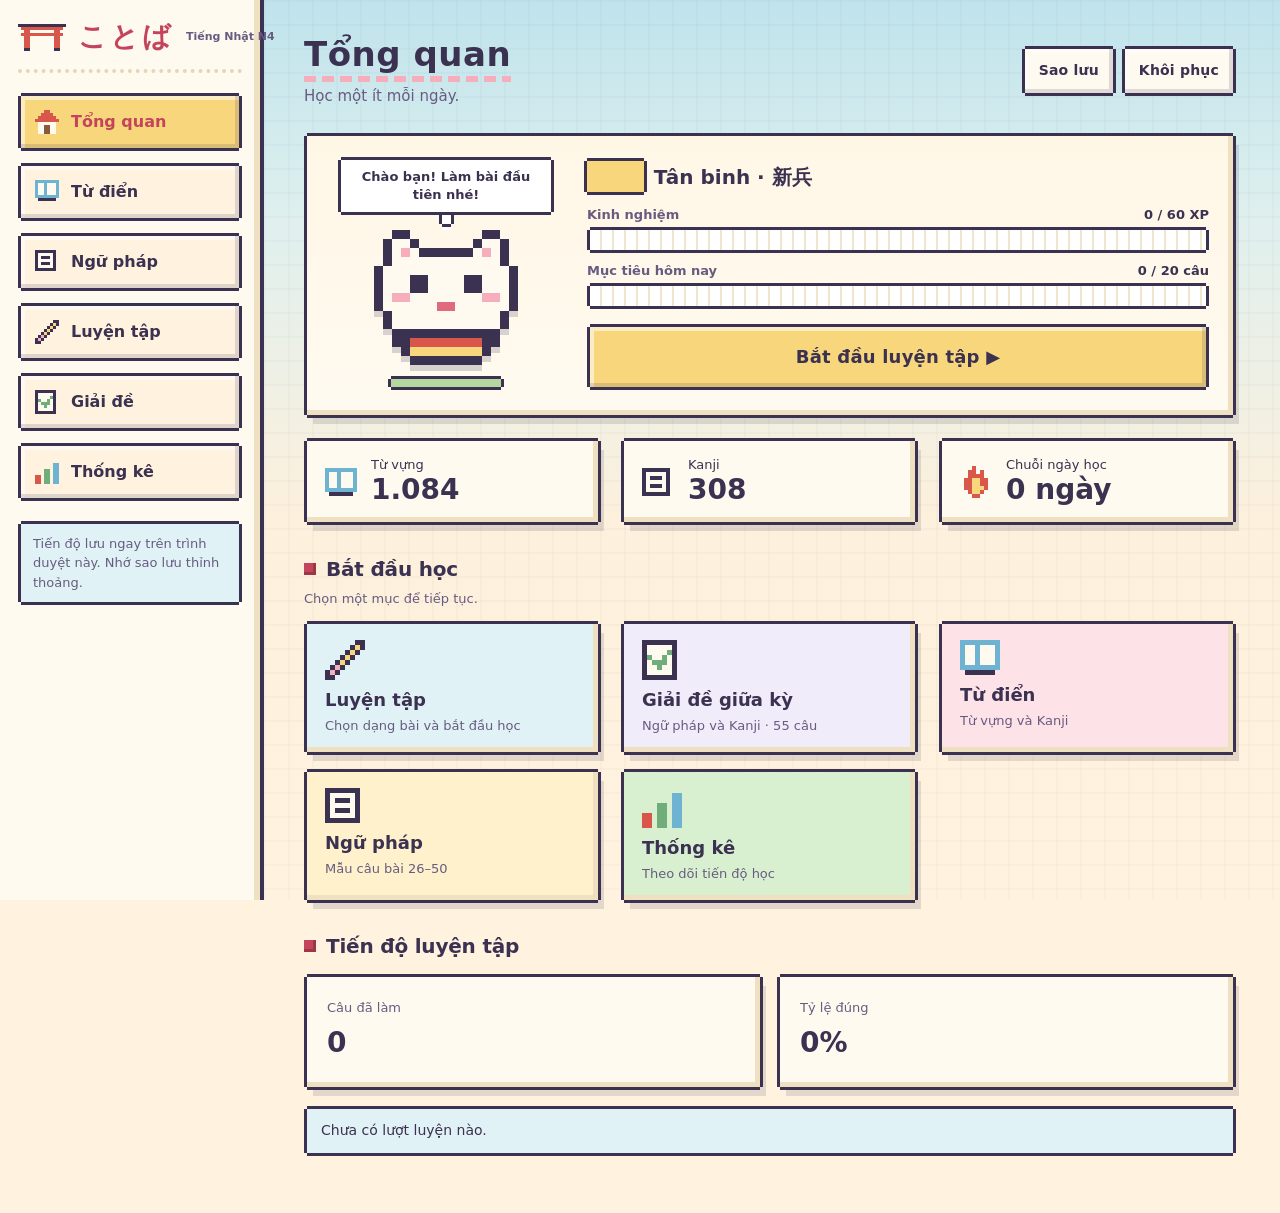
==== commit ebcb0e56: "Restore dashboard level and daily goal progress" ====
--- a/index.html
+++ b/index.html
@@ -4,7 +4,7 @@
 <meta charset="utf-8"><meta name="viewport" content="width=device-width,initial-scale=1,viewport-fit=cover">
 <meta name="theme-color" content="#f4efe6"><meta name="description" content="Tự học tiếng Nhật N4: từ vựng, Kanji, ngữ pháp, luyện nghe và trắc nghiệm.">
 <title>ことば — Học tiếng Nhật N4</title>
-<link rel="stylesheet" href="./assets/styles.css?v=pixel-20261101b"></head>
+<link rel="stylesheet" href="./assets/styles.css?v=pixel-20261101c"></head>
 <body><div class="app">
 <aside class="side"><div class="brand"><b>ことば</b><small>Tiếng Nhật N4</small></div>
 <nav class="nav" id="sideNav">
@@ -24,5 +24,5 @@
 </main></div><nav class="mobile-nav" id="mobileNav"><button class="active" data-page="home">Tổng quan</button><button data-page="dictionary">Từ điển</button><button data-page="practice">Luyện tập</button><button data-page="exam">Giải đề</button></nav>
 
 <div id="modalRoot"></div>
-<script type="module" src="./assets/app.js?v=pixel-20261101b"></script></body></html>
+<script type="module" src="./assets/app.js?v=pixel-20261101c"></script></body></html>
 
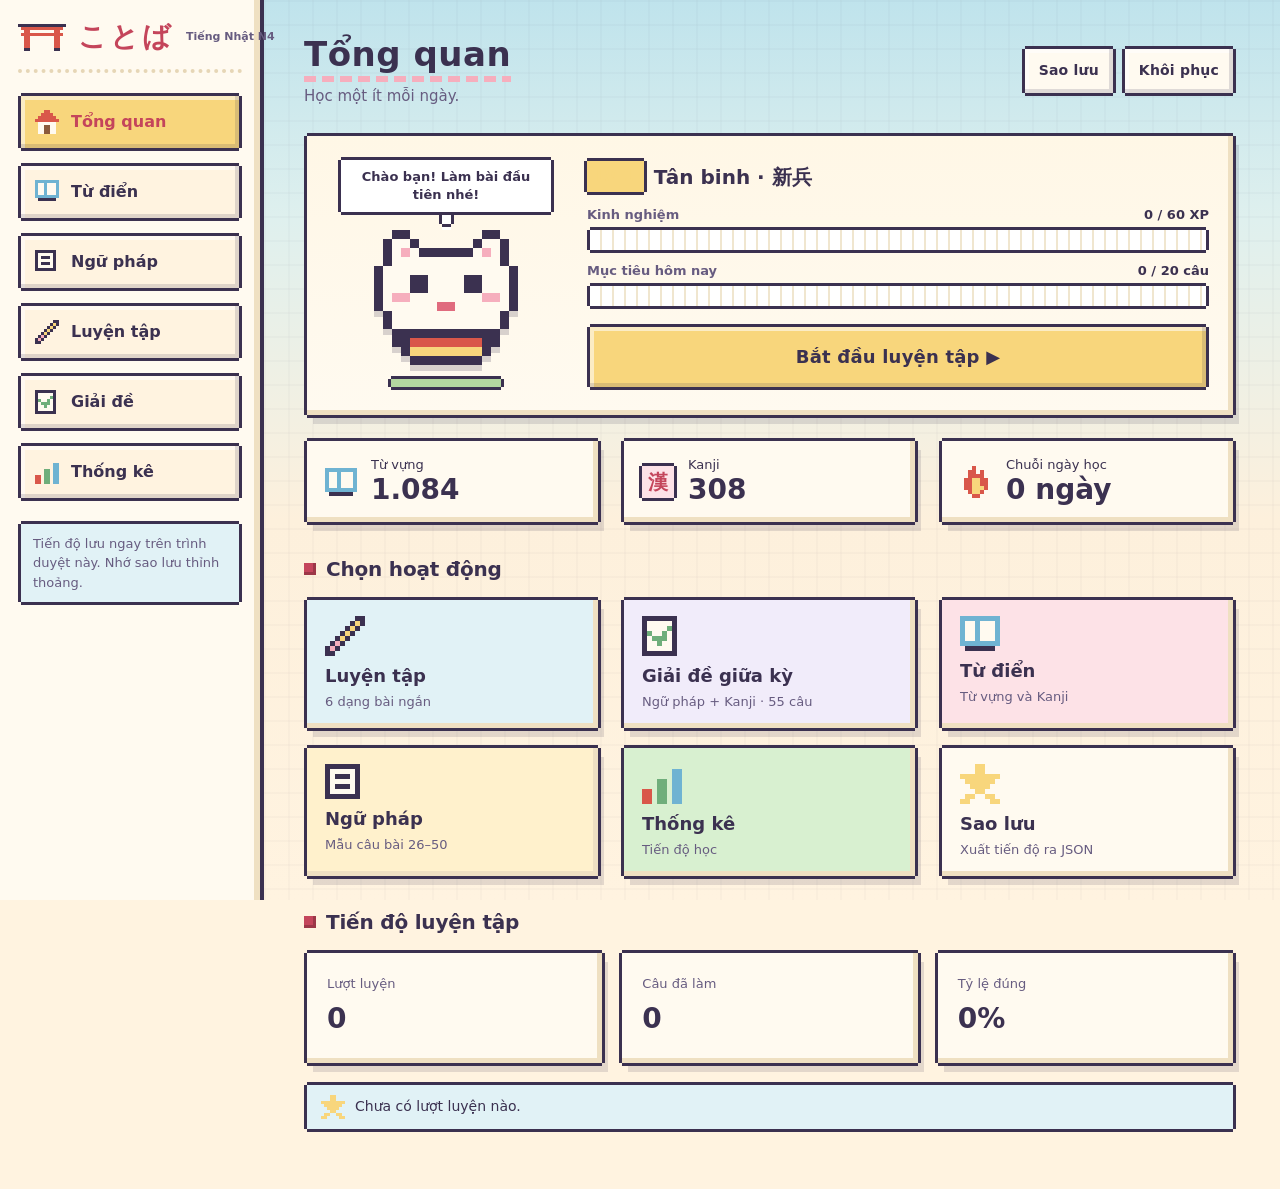
==== commit 7788397e: "Refresh app page cache" ====
--- a/index.html
+++ b/index.html
@@ -4,7 +4,7 @@
 <meta charset="utf-8"><meta name="viewport" content="width=device-width,initial-scale=1,viewport-fit=cover">
 <meta name="theme-color" content="#f4efe6"><meta name="description" content="Tự học tiếng Nhật N4: từ vựng, Kanji, ngữ pháp, luyện nghe và trắc nghiệm.">
 <title>ことば — Học tiếng Nhật N4</title>
-<link rel="stylesheet" href="./assets/styles.css?v=pixel-20261101c"></head>
+<link rel="stylesheet" href="./assets/styles.css?v=pixel-20261102b"></head>
 <body><div class="app">
 <aside class="side"><div class="brand"><b>ことば</b><small>Tiếng Nhật N4</small></div>
 <nav class="nav" id="sideNav">
@@ -24,5 +24,5 @@
 </main></div><nav class="mobile-nav" id="mobileNav"><button class="active" data-page="home">Tổng quan</button><button data-page="dictionary">Từ điển</button><button data-page="practice">Luyện tập</button><button data-page="exam">Giải đề</button></nav>
 
 <div id="modalRoot"></div>
-<script type="module" src="./assets/app.js?v=pixel-20261101c"></script></body></html>
+<script type="module" src="./assets/app.js?v=pixel-20261102b"></script></body></html>
 
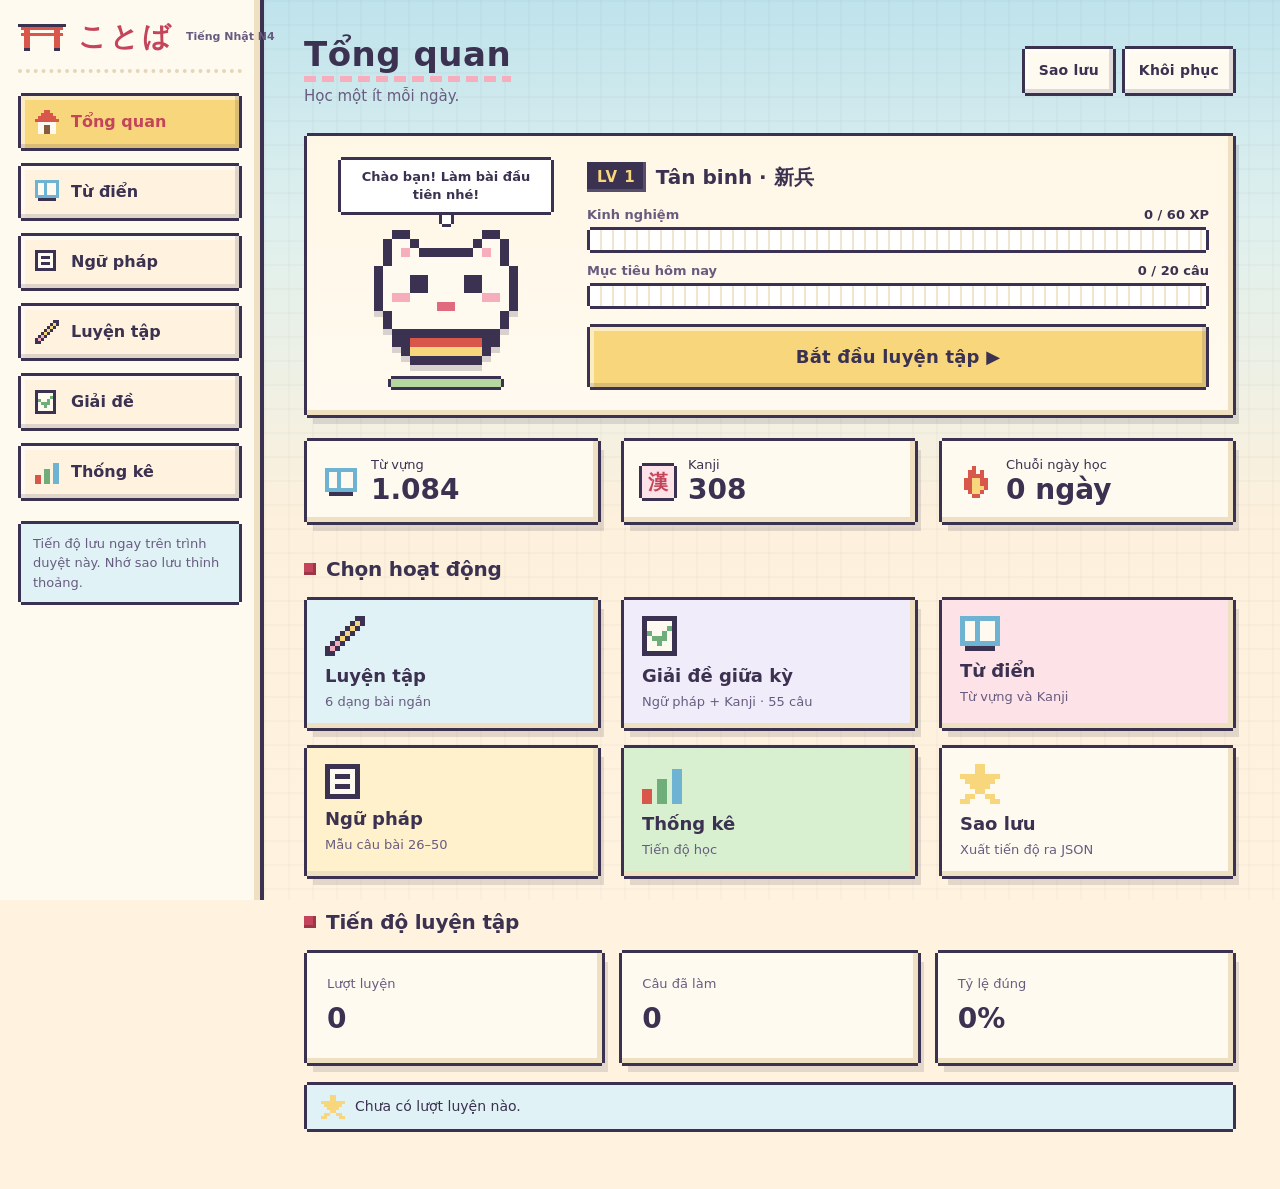
==== commit 9cd72ee4: "Refresh app cache after grammar update" ====
--- a/index.html
+++ b/index.html
@@ -4,7 +4,7 @@
 <meta charset="utf-8"><meta name="viewport" content="width=device-width,initial-scale=1,viewport-fit=cover">
 <meta name="theme-color" content="#f4efe6"><meta name="description" content="Tự học tiếng Nhật N4: từ vựng, Kanji, ngữ pháp, luyện nghe và trắc nghiệm.">
 <title>ことば — Học tiếng Nhật N4</title>
-<link rel="stylesheet" href="./assets/styles.css?v=pixel-20261102b"></head>
+<link rel="stylesheet" href="./assets/styles.css?v=pixel-20261102c"></head>
 <body><div class="app">
 <aside class="side"><div class="brand"><b>ことば</b><small>Tiếng Nhật N4</small></div>
 <nav class="nav" id="sideNav">
@@ -24,5 +24,5 @@
 </main></div><nav class="mobile-nav" id="mobileNav"><button class="active" data-page="home">Tổng quan</button><button data-page="dictionary">Từ điển</button><button data-page="practice">Luyện tập</button><button data-page="exam">Giải đề</button></nav>
 
 <div id="modalRoot"></div>
-<script type="module" src="./assets/app.js?v=pixel-20261102b"></script></body></html>
+<script type="module" src="./assets/app.js?v=pixel-20261102c"></script></body></html>
 
--- a/assets/styles.css
+++ b/assets/styles.css
@@ -206,6 +206,9 @@
 .rank-line .lv{background:var(--sun);padding:3px 9px;font-weight:800;box-shadow:var(--pxb)}
 .hero-body>p{color:var(--muted)}
 .today{padding:12px 14px;background:var(--sky-soft);box-shadow:var(--pxb);font-weight:600}
+
+/* Keep the level badge visible above the pixel hero styles. */
+.rank-line .lv{display:inline-flex;align-items:center;justify-content:center;min-height:30px;padding:2px 10px;background:var(--ink)!important;color:var(--sun)!important;font-size:15px;font-weight:800;letter-spacing:1px;line-height:1.2;position:relative;z-index:1;box-shadow:inset -3px -3px 0 rgba(255,255,255,.14)}
 
 /* ===== KOTOBA · PIXEL JAPAN THEME (8-bit, chữ KHÔNG pixel hóa) ===== */
 :root{
